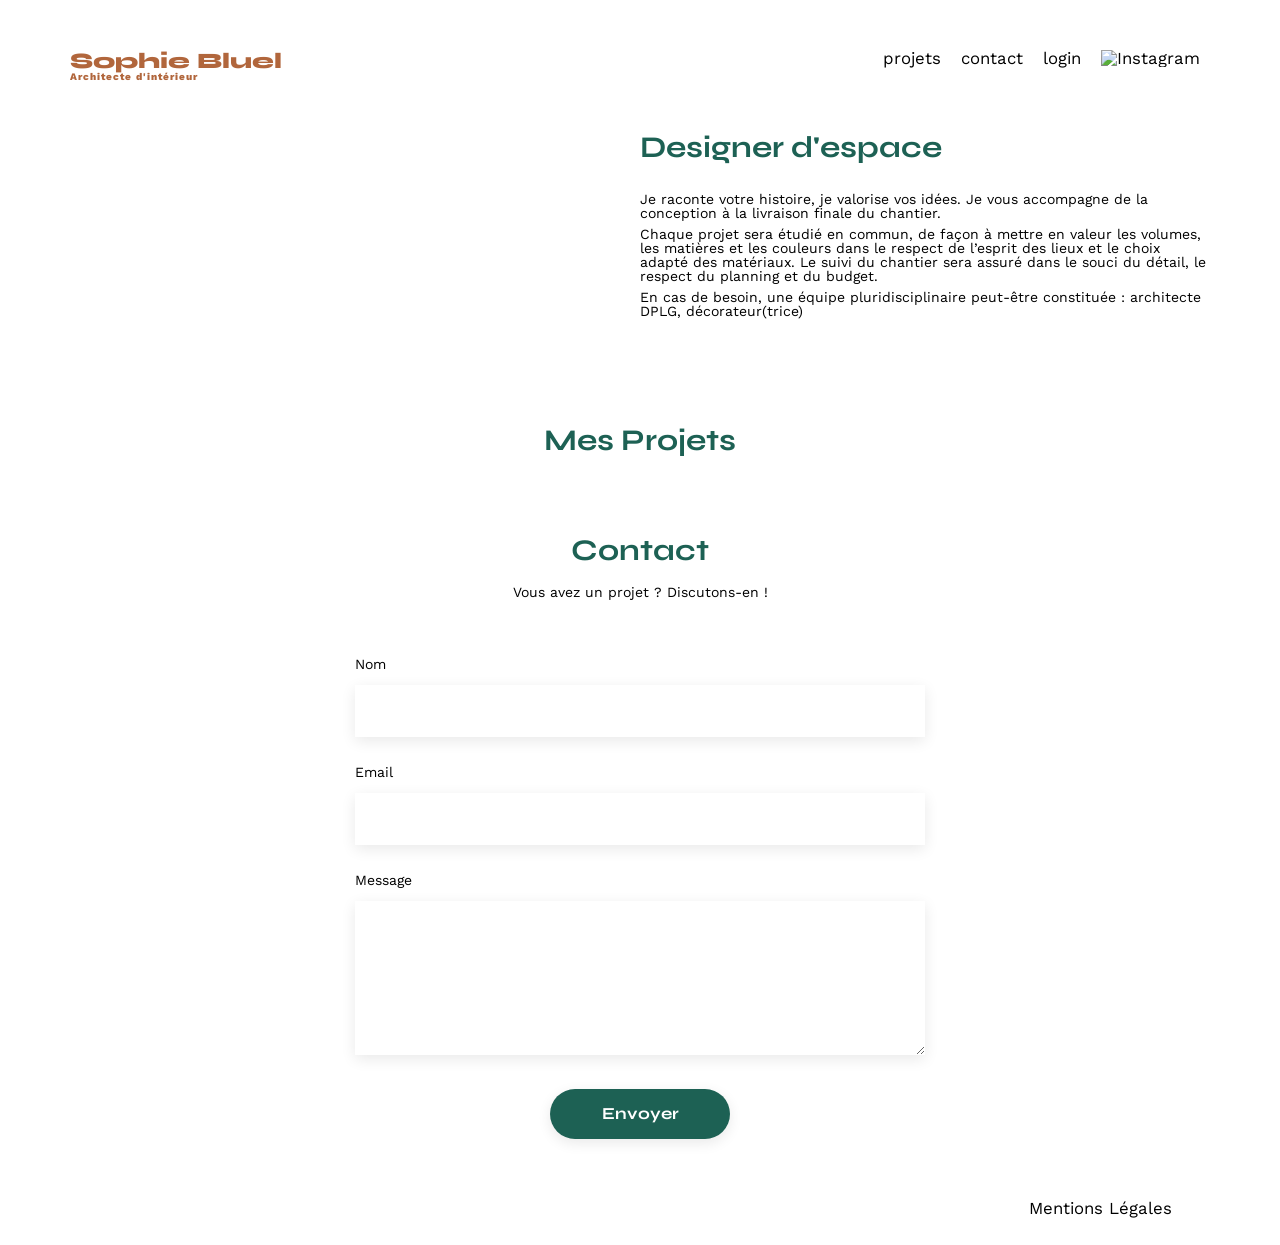
==== FrontEnd/index.html @ 78818314 "Création du dossier js ajout de la récupération de l'api avec les filtres et les projets modificatio" ====
<!DOCTYPE html>
<html lang="fr">
<head>
	<meta charset="UTF-8">
	<title>Sophie Bluel - Architecte d'intérieur</title>
	<meta name="viewport" content="width=device-width, initial-scale=1.0">
	<link rel="preconnect" href="https://fonts.googleapis.com">
	<link rel="preconnect" href="https://fonts.gstatic.com" crossorigin>
	<link href="https://fonts.googleapis.com/css2?family=Syne:wght@700;800&family=Work+Sans&display=swap" rel="stylesheet">
	<meta name="description" content="">
	<link rel="stylesheet" href="./assets/style.css">
	<script src="script.js" defer></script>
</head>
<body>
<header>
	<h1>Sophie Bluel <span>Architecte d'intérieur</span></h1>
	<nav>
		<ul>
			<li>projets</li>
			<li>contact</li>
			<li>login</li>
			<li><img src="./assets/icons/instagram.png" alt="Instagram"></li>
		</ul>
	</nav>
</header>
<main>
	<section id="introduction">
		<figure>
			<img src="./assets/images/sophie-bluel.png" alt="">
		</figure>
		<article>
			<h2>Designer d'espace</h2>
			<p>Je raconte votre histoire, je valorise vos idées. Je vous accompagne de la conception à la livraison finale du chantier.</p>
			<p>Chaque projet sera étudié en commun, de façon à mettre en valeur les volumes, les matières et les couleurs dans le respect de l’esprit des lieux et le choix adapté des matériaux. Le suivi du chantier sera assuré dans le souci du détail, le respect du planning et du budget.</p>
			<p>En cas de besoin, une équipe pluridisciplinaire peut-être constituée : architecte DPLG, décorateur(trice)</p>
		</article>
	</section>
	<section id="portfolio">
		<div class="filters">
		</div>
		<h2>Mes Projets</h2>
		<div class="gallery">
		</div>
	</section>
	<section id="contact">
		<h2>Contact</h2>
		<p>Vous avez un projet ? Discutons-en !</p>
		<form action="#" method="post">
			<label for="name">Nom</label>
			<input type="text" name="name" id="name">
			<label for="email">Email</label>
			<input type="email" name="email" id="email">
			<label for="message">Message</label>
			<textarea name="message" id="message" cols="30" rows="10"></textarea>
			<input type="submit" value="Envoyer">
		</form>
	</section>
</main>

<footer>
	<nav>
		<ul>
			<li>Mentions Légales</li>
		</ul>
	</nav>
</footer>
</body>
</html>
---- FrontEnd/assets/style.css ----
/* http://meyerweb.com/eric/tools/css/reset/
   v2.0 | 20110126
   License: none (public domain)
*/

html, body, div, span, applet, object, iframe,
h1, h2, h3, h4, h5, h6, p, blockquote, pre,
a, abbr, acronym, address, big, cite, code,
del, dfn, em, img, ins, kbd, q, s, samp,
small, strike, strong, sub, sup, tt, var,
b, u, i, center,
dl, dt, dd, ol, ul, li,
fieldset, form, label, legend,
table, caption, tbody, tfoot, thead, tr, th, td,
article, aside, canvas, details, embed,
figure, figcaption, footer, header, hgroup,
menu, nav, output, ruby, section, summary,
time, mark, audio, video {
	margin: 0;
	padding: 0;
	border: 0;
	font-size: 100%;
	font: inherit;
	vertical-align: baseline;
}
/* HTML5 display-role reset for older browsers */
article, aside, details, figcaption, figure,
footer, header, hgroup, menu, nav, section {
	display: block;
}
body {
	line-height: 1;
}
ol, ul {
	list-style: none;
}
blockquote, q {
	quotes: none;
}
blockquote:before, blockquote:after,
q:before, q:after {
	content: '';
	content: none;
}
table {
	border-collapse: collapse;
	border-spacing: 0;
}
/** end reset css**/
body {
	max-width: 1140px;
	margin:auto;
	font-family: 'Work Sans' ;
	font-size: 14px;
}
header {
	display: flex;
	justify-content: space-between;
	margin: 50px 0
}
section {
	margin: 50px 0
}

h1{
	display: flex;
	flex-direction: column;
	font-family: 'Syne';
	font-size: 22px;
	font-weight: 800;
	color: #B1663C
}

h1 > span {
	font-family: 'Work Sans';
	font-size:10px;
	letter-spacing: 0.1em;
;
}

h2{
	font-family: 'Syne';
	font-weight: 700;
	font-size: 30px;
	color: #1D6154
}
nav ul {
	display: flex;
	align-items: center;
	list-style-type: none;

}
nav li {
	padding: 0 10px;
	font-size: 1.2em;
}

li:hover {
	color: #B1663C;
}
#introduction {
	display: flex;
	align-items: center;
}
#introduction figure {
	flex: 1
}
#introduction img {
	display: block;
	margin: auto;
	width: 80%;
}

#introduction article {
	flex: 1
}
#introduction h2 {
	margin-bottom: 1em;
}

#introduction p {
	margin-bottom: 0.5em;
}
#portfolio h2 {
	text-align: center;
	margin-bottom: 1em;
}
.gallery {
	width: 100%;
	display: grid;
	grid-template-columns: 1fr 1fr 1fr;
	grid-column-gap: 20px;
	grid-row-gap: 20px;
}

.gallery img {
	width: 100%;

}
#contact {
	width: 50%;
margin: auto;
}
#contact > * {
	text-align: center;

}
#contact h2{
	margin-bottom: 20px;
}
#contact form {
	text-align: left;
	margin-top:30px;
	display: flex;
	flex-direction: column;
}

#contact input {
	height: 50px;
	font-size: 1.2em;
	border: none;
	box-shadow: 0px 4px 14px rgba(0, 0, 0, 0.09);
}
#contact label {
	margin: 2em 0 1em 0;
}
#contact textarea {
	border: none;
	box-shadow: 0px 4px 14px rgba(0, 0, 0, 0.09);
}

input[type="submit"]{
	font-family: 'Syne';
	font-weight: 700;
	color: white;
	background-color: #1D6154;
	margin : 2em auto ;
	width: 180px;
	text-align: center;
	border-radius: 60px ;
}

footer nav ul {
	display: flex;
	justify-content: flex-end;
	margin: 2em
}

/* FILTRES */

.filters {
	display: flex;
	justify-content: center;
	gap: 15px;
	margin-bottom: 50px;
}

.filters button {
	font-family: 'Syne';
	font-weight: 700;
	border: 1px solid #1D6154;
	background-color: white;
	color: #1D6154;
	border-radius: 60px;
	padding: 10px 20px;
	cursor: pointer;
	transition: all 0.3s ease;
}

.filters button:hover {
	background-color: #1D6154;
	color: white;
}

.filters button.active {
	background-color: #1D6154;
	color: white;
}
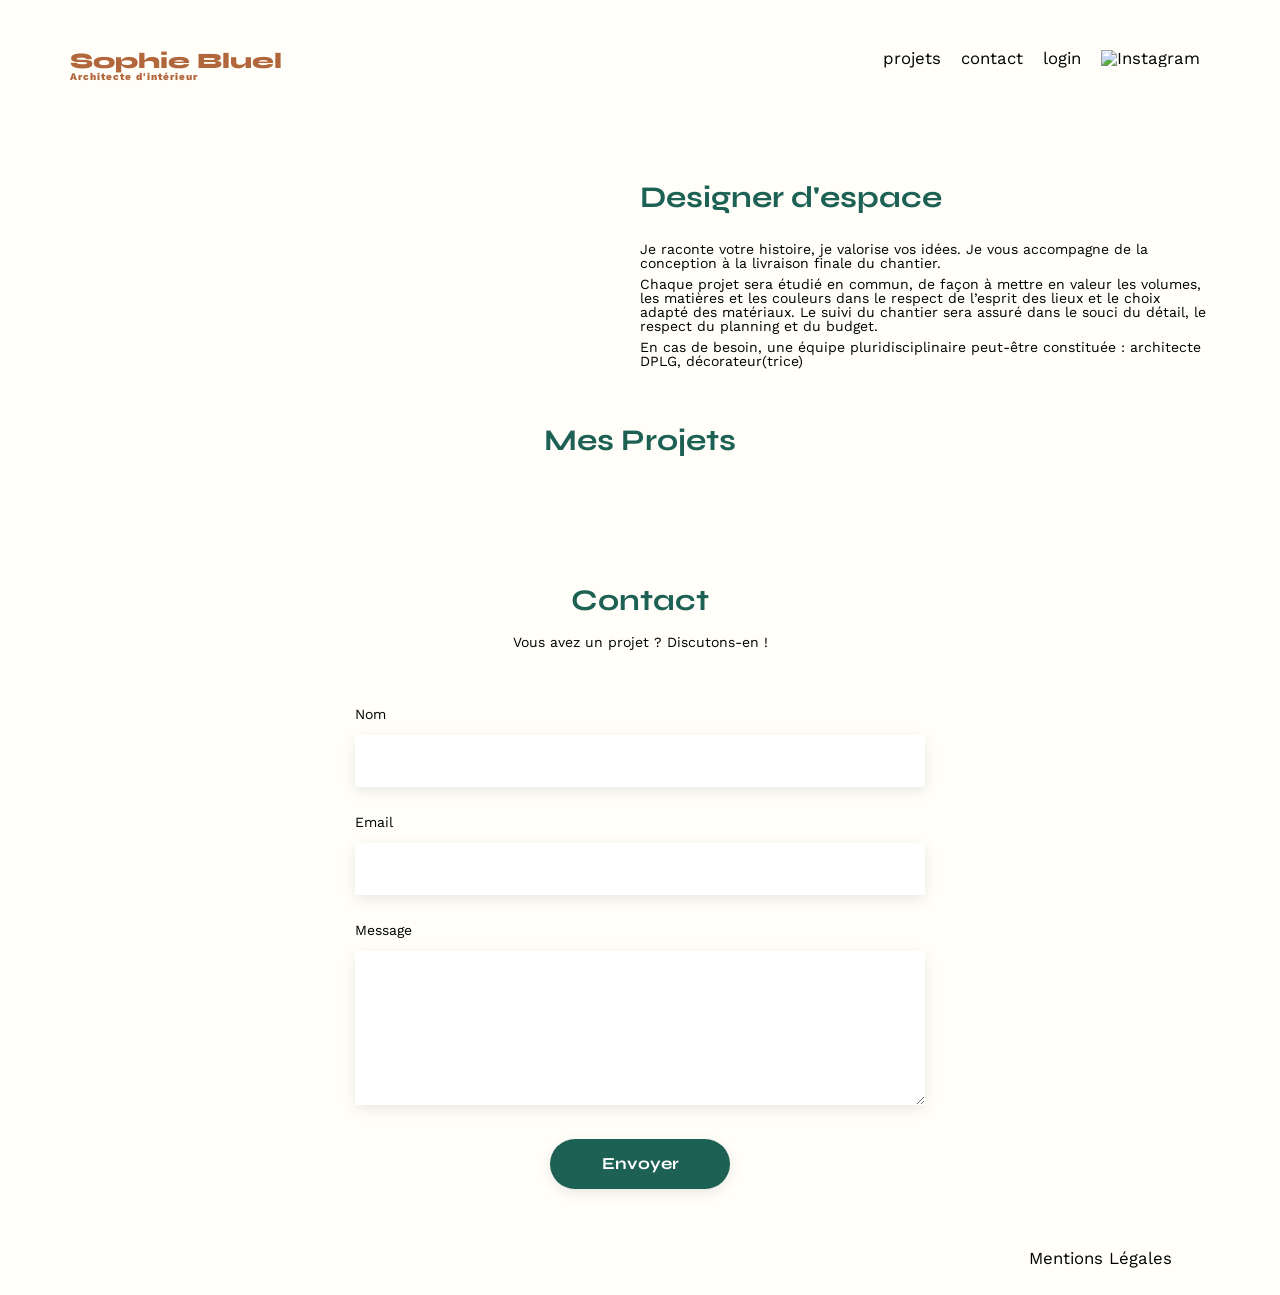
==== commit b8199fc5: "Création de la page login non fonctionnelle et ajout dans le css de la partie login avec certains aj" ====
--- a/FrontEnd/index.html
+++ b/FrontEnd/index.html
@@ -18,8 +18,8 @@
 		<ul>
 			<li>projets</li>
 			<li>contact</li>
-			<li>login</li>
-			<li><img src="./assets/icons/instagram.png" alt="Instagram"></li>
+			<li><a href="login.html">login</a></li>
+			<li><img src="./assets/icons/instagram.png" alt="Instagram" class="instagram-icon"></li>
 		</ul>
 	</nav>
 </header>
@@ -36,9 +36,9 @@
 		</article>
 	</section>
 	<section id="portfolio">
+		<h2>Mes Projets</h2>
 		<div class="filters">
 		</div>
-		<h2>Mes Projets</h2>
 		<div class="gallery">
 		</div>
 	</section>
--- a/FrontEnd/assets/style.css
+++ b/FrontEnd/assets/style.css
@@ -52,7 +52,13 @@
 	margin:auto;
 	font-family: 'Work Sans' ;
 	font-size: 14px;
-}
+	background-color: #FFFEF8;
+
+	min-height:100vh;
+	display:flex;
+	flex-direction:column;
+}
+
 header {
 	display: flex;
 	justify-content: space-between;
@@ -192,7 +198,8 @@
 	display: flex;
 	justify-content: center;
 	gap: 15px;
-	margin-bottom: 50px;
+	margin-bottom: 40px;
+	margin-top: 40px;
 }
 
 .filters button {
@@ -216,3 +223,78 @@
 	background-color: #1D6154;
 	color: white;
 }
+
+/*Ajout css*/
+
+.instagram-icon {
+width:22px;
+height:22px;
+}
+
+nav a{
+text-decoration: none;
+color: inherit;
+}
+
+nav a.active{
+font-weight:700;
+}
+
+main{
+flex:1;
+}
+
+
+/*partie login*/
+
+.login{
+display:flex;
+flex-direction:column;
+align-items:center;
+margin-top:150px;
+}
+
+.login form{
+display:flex;
+flex-direction:column;
+width:380px;
+gap: 5px;
+}
+
+.login input{
+height:51px;
+width: 379px;
+border:none;
+box-shadow:0px 4px 14px rgba(0,0,0,0.09);
+font-size:14px;
+padding-left:10px;
+margin-bottom: 20px;
+}
+
+.login button{
+font-weight:700;
+color:white;
+background-color:#1D6154;
+border:none;
+width:179px;
+height:36px;
+margin:20px auto;
+border-radius:60px;
+cursor:pointer;
+}
+
+.login h2{
+margin-bottom:40px;
+}
+
+.login label{
+font-size:14px;
+}
+
+.forgot-password{
+font-size:14px;
+margin-top: 15px;
+text-align:center;
+text-decoration:underline;
+cursor:pointer;
+}
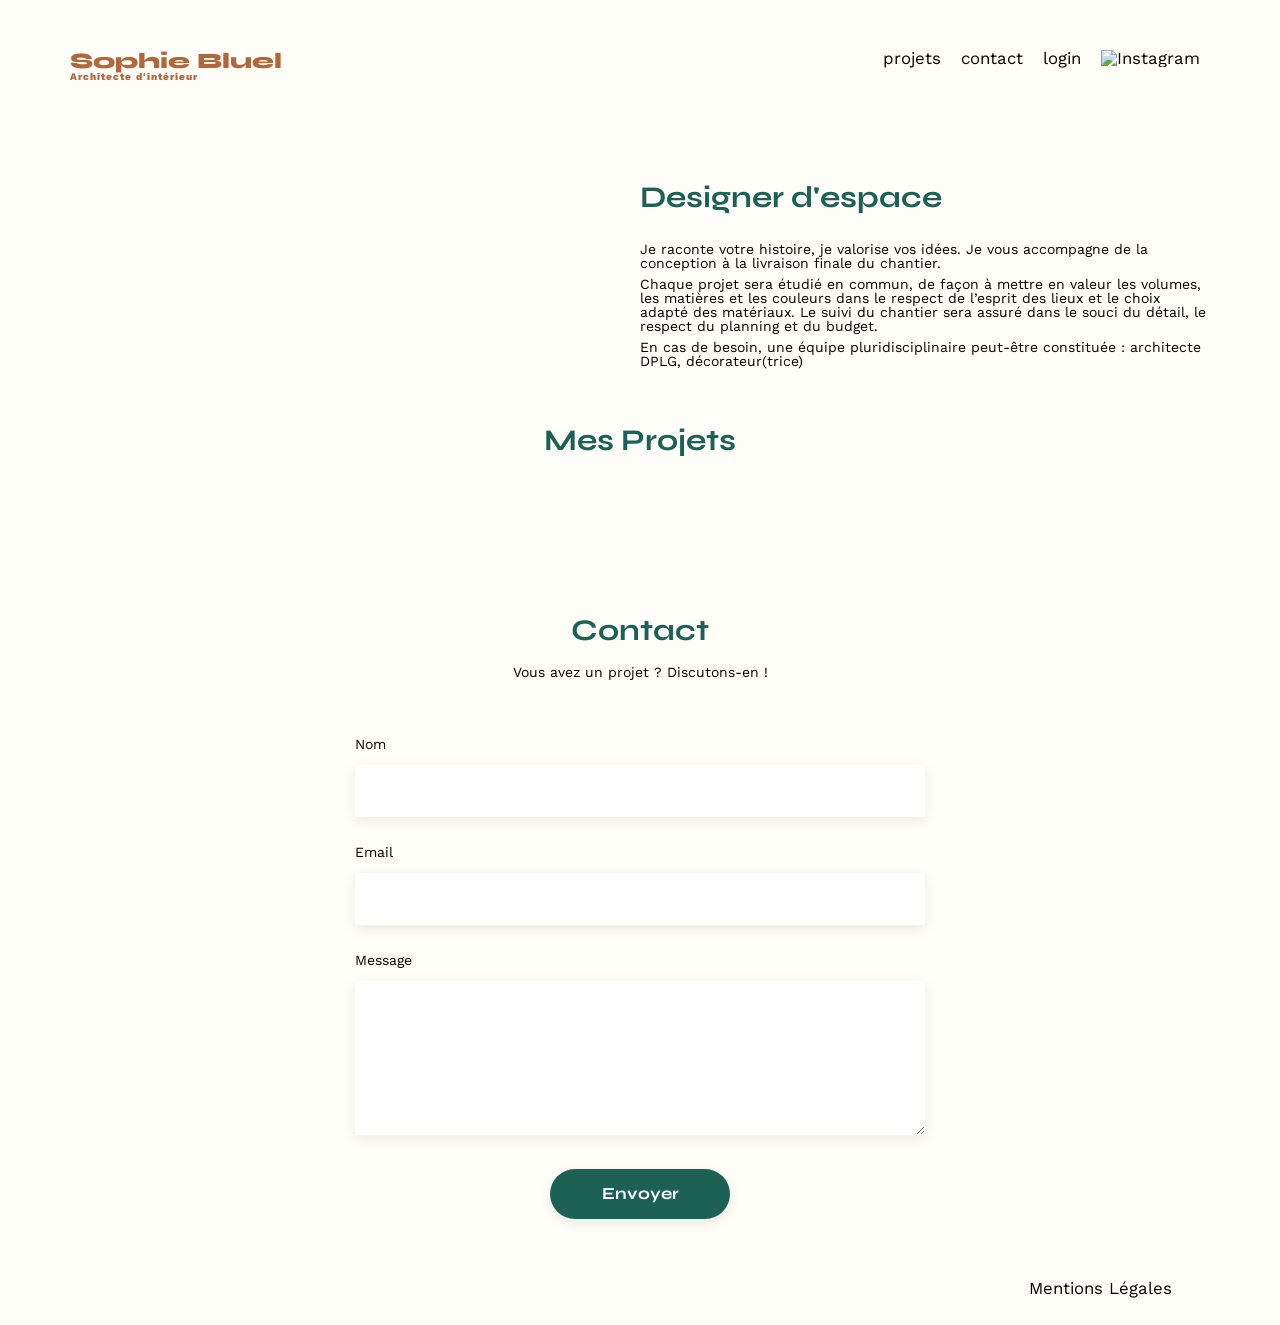
==== commit 4cc40e12: "Ajout du changement de vue lorsqu'un utilisateur est connecté et modification du logout qui maitenan" ====
--- a/FrontEnd/index.html
+++ b/FrontEnd/index.html
@@ -12,6 +12,9 @@
 	<script src="script.js" defer></script>
 </head>
 <body>
+	<div class="edit-mode" style="display: none;">
+  		<p>🖉 Mode édition</p>
+	</div>
 <header>
 	<h1>Sophie Bluel <span>Architecte d'intérieur</span></h1>
 	<nav>
@@ -36,7 +39,10 @@
 		</article>
 	</section>
 	<section id="portfolio">
-		<h2>Mes Projets</h2>
+		<div class="portfolio-header">
+			<h2>Mes Projets</h2>
+			<button class="edit-button" style="display: none;">🖉 modifier</button>
+		</div>
 		<div class="filters">
 		</div>
 		<div class="gallery">
--- a/FrontEnd/assets/style.css
+++ b/FrontEnd/assets/style.css
@@ -244,6 +244,31 @@
 flex:1;
 }
 
+.edit-mode {
+background-color: black;
+color: white;
+height: 50px;
+display: flex;
+align-items: center;
+justify-content: center;
+font-family: 'Work Sans';
+font-size: 14px;
+}
+
+.portfolio-header {
+display: flex;
+justify-content: center;
+align-items:baseline;
+gap: 20px;
+}
+
+.edit-button {
+background: none;
+border: none;
+cursor: pointer;
+font-size: 14px;
+font-family: 'Work Sans';
+}
 
 /*partie login*/
 
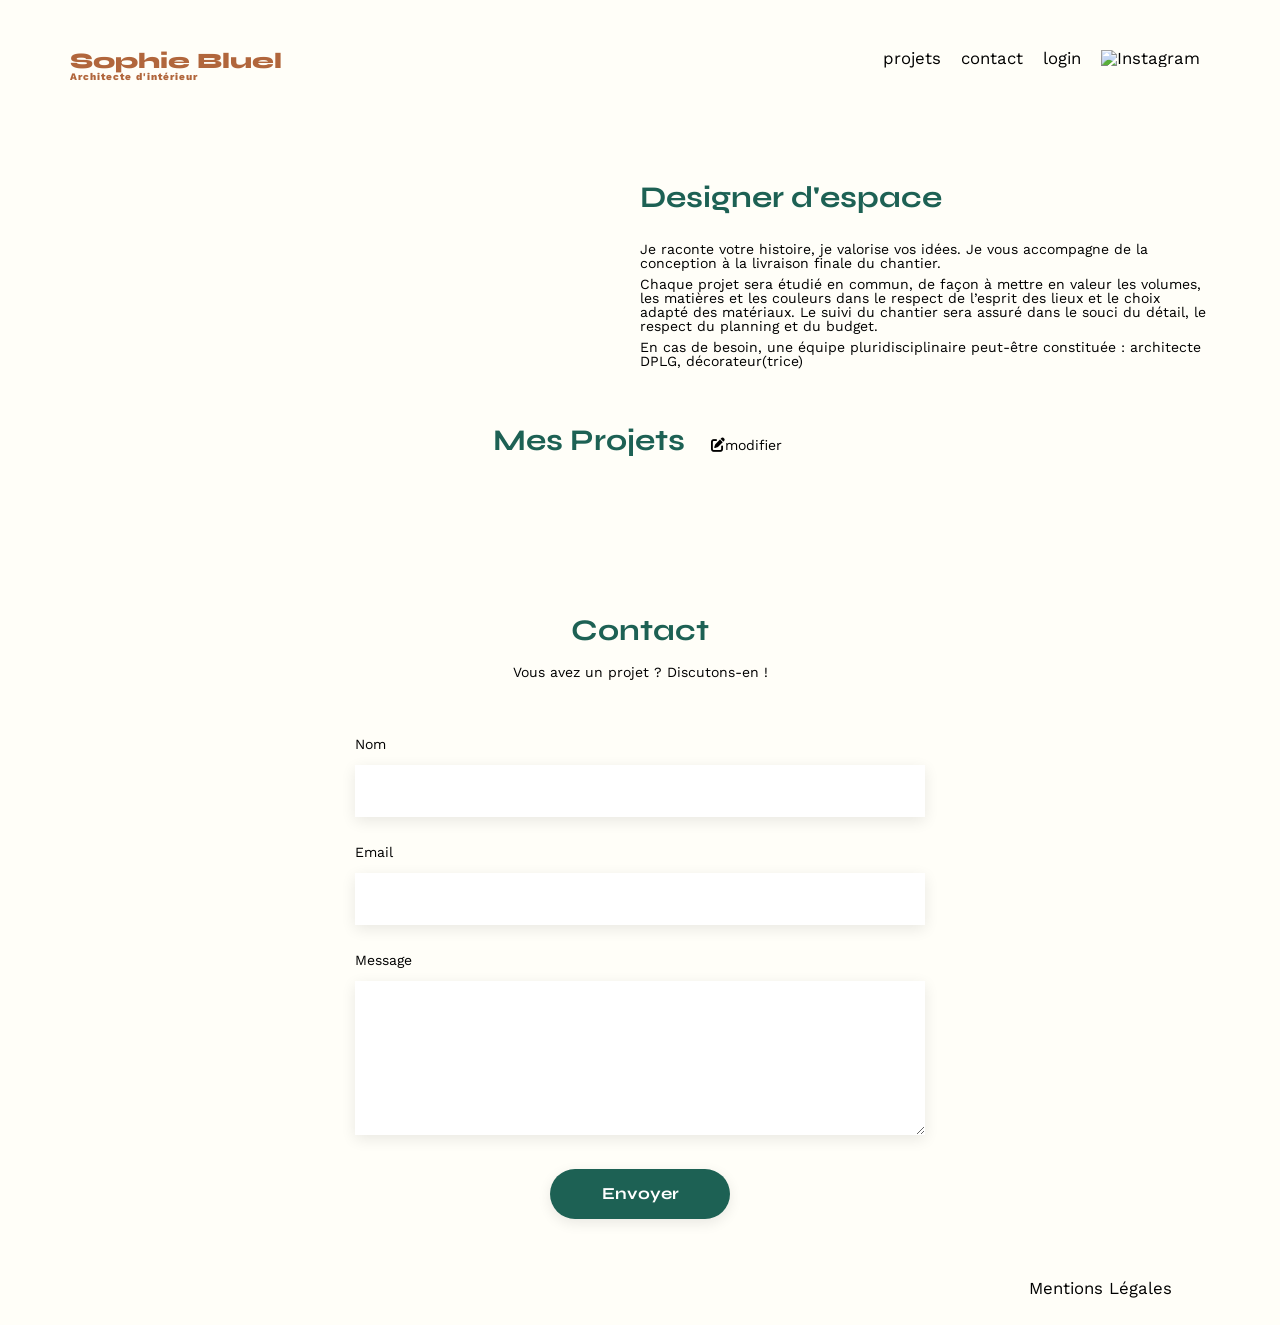
==== commit 6afdd50d: "Modification des derniers bugs et dernière modification css et fonctionnement de la page d'upload" ====
--- a/FrontEnd/index.html
+++ b/FrontEnd/index.html
@@ -7,13 +7,15 @@
 	<link rel="preconnect" href="https://fonts.googleapis.com">
 	<link rel="preconnect" href="https://fonts.gstatic.com" crossorigin>
 	<link href="https://fonts.googleapis.com/css2?family=Syne:wght@700;800&family=Work+Sans&display=swap" rel="stylesheet">
+	<link rel="stylesheet" href="https://cdnjs.cloudflare.com/ajax/libs/font-awesome/6.5.0/css/all.min.css">
 	<meta name="description" content="">
 	<link rel="stylesheet" href="./assets/style.css">
 	<script src="script.js" defer></script>
 </head>
+
 <body>
 	<div class="edit-mode" style="display: none;">
-  		<p>🖉 Mode édition</p>
+  		<p><i class="fa-solid fa-pen-to-square icon-edit"></i>Mode édition</p>
 	</div>
 <header>
 	<h1>Sophie Bluel <span>Architecte d'intérieur</span></h1>
@@ -41,7 +43,7 @@
 	<section id="portfolio">
 		<div class="portfolio-header">
 			<h2>Mes Projets</h2>
-			<button class="edit-button" style="display: none;">🖉 modifier</button>
+			<button class="edit-button"><i class="fa-solid fa-pen-to-square icon-edit"></i>modifier</button>
 		</div>
 		<div class="filters">
 		</div>
@@ -70,5 +72,67 @@
 		</ul>
 	</nav>
 </footer>
+<div id="modal" class="modal hidden">
+  <div class="modal-content">
+	<span class="back-modal">←</span>
+
+    <span class="close-modal">&times;</span>
+
+    <!-- GALERIE -->
+<div id="modal-gallery-view">
+  <h2>Galerie photo</h2>
+
+  <div class="modal-gallery"></div>
+
+  <!-- LIGNE -->
+  <hr class="modal-separator">
+
+  <!-- BOUTON -->
+  <button id="open-add-form" class="add-photo-btn">
+    Ajouter une photo
+  </button>
+</div>
+
+    <!-- FORMULAIRE -->
+    <div id="modal-add-view" class="hidden">
+      <h2>Ajout photo</h2>
+
+<form id="add-work-form">
+
+  <!-- ZONE UPLOAD -->
+<div class="upload-container">
+	<div class="upload-box">
+		<img id="preview-image" class="preview-image" src="./assets/icons/photo.png">
+
+		<label for="image" class="upload-btn">+ Ajouter photo</label>
+
+		<p class="upload-info">jpg, png : 4mo max</p>
+
+		<input type="file" id="image" hidden>
+	</div>
+</div>
+
+  <!-- TITRE -->
+  <label class="title">Titre</label>
+  <input type="text" id="title" required>
+
+  <!-- CATEGORIE -->
+  <label class="title">Catégorie</label>
+<select id="category">
+  <option value=""></option>
+</select>
+  <hr>
+
+  <!-- BOUTON -->
+  <button type="submit" class="submit-btn" disabled>
+    Valider
+  </button>
+
+</form>
+
+    </div>
+
+  </div>
+</div>
 </body>
 </html>
--- a/FrontEnd/assets/style.css
+++ b/FrontEnd/assets/style.css
@@ -270,6 +270,8 @@
 font-family: 'Work Sans';
 }
 
+
+
 /*partie login*/
 
 .login{
@@ -322,4 +324,259 @@
 text-align:center;
 text-decoration:underline;
 cursor:pointer;
+}
+
+/*partie modal*/
+
+/* overlay */
+.modal {
+  position: fixed;
+  top: 0;
+  left: 0;
+  width: 100%;
+  height: 100%;
+  background-color: rgba(0,0,0,0.5);
+
+  display: flex;
+  justify-content: center;
+  align-items: center;
+}
+
+/* cacher */
+.hidden {
+  display: none;
+}
+
+/* contenu */
+.modal-content {
+	position: relative;
+	background: white;
+	padding: 30px;
+	width: 630px;
+	border-radius: 10px;
+	text-align: center;
+}
+
+.modal-content h2 {
+  font-size: 26px;
+  margin-bottom: 30px;
+}
+
+/* bouton fermer */
+.close-modal {
+  position: absolute;
+  top: 10px;
+  right: 15px;
+  font-size: 24px;
+  cursor: pointer;
+}
+
+/* galerie */
+.modal-gallery {
+  display: grid;
+  grid-template-columns: repeat(5, 1fr);
+  gap: 10px;
+  margin-bottom: 30px;
+}
+
+.modal-gallery img {
+  width: 100%;
+  height: 100px;
+  object-fit: cover;
+}
+
+.modal-gallery div {
+  position: relative;
+}
+
+.modal-gallery button {
+  position: absolute;
+  top: 5px;
+  right: 5px;
+
+  width: 24px;
+  height: 24px;
+
+  background: black;
+  border: none;
+  border-radius: 3px;
+
+  display: flex;
+  align-items: center;
+  justify-content: center;
+
+  cursor: pointer;
+}
+
+.modal-gallery button i {
+  font-size: 12px;
+  color: white;
+}
+
+.modal-separator {
+  margin: 20px 0;
+  border: none;
+  border-top: 1px solid #ccc;
+}
+
+.add-photo-btn {
+  background-color: #1D6154;
+  color: white;
+  border: none;
+  padding: 10px 30px;
+  border-radius: 60px;
+  cursor: pointer;
+  font-size: 14px;
+}
+
+#modal-add-view input,
+#modal-add-view select {
+    width: 420px;
+    height: 51px;
+	margin-bottom: 10px;
+    display: block;
+    border: none; 
+    border-radius: 5px;
+    background-color: #ffffff;
+    box-shadow: 0px 4px 14px rgba(0, 0, 0, 0.09);
+}
+
+#modal-add-view label {
+    max-width: 420px;
+    margin: 20px auto 5px;
+}
+
+/* upload box */
+.upload-container {
+  background: #E8F1F6;
+  padding: 20px;
+  border-radius: 5px;
+  margin-bottom: 20px;
+  height: 169px;
+  width: 420px;
+  display: flex;
+  align-items: center;
+  justify-content: center;
+}
+
+.upload-box {
+    position: relative;
+    display: flex;
+    flex-direction: column;
+    align-items: center;
+    justify-content: center;
+
+    height: 170px;
+    background: #E8F1F6;
+    border-radius: 3px;
+    overflow: hidden;
+}
+
+.upload-box img {
+    width: 60px;
+    margin-bottom: 10px;
+}
+
+.upload-icon {
+    width: 60px;
+    margin-bottom: 10px;
+    opacity: 0.6;
+}
+
+.upload-btn {
+    display: inline-block;
+    padding: 12px 10px;
+    border-radius: 50px;
+    background-color: #CBD6DC;
+    color: #306685;
+    font-size: 14px;
+    font-family: 'Work Sans';
+    cursor: pointer;
+	width: 173px;
+}
+
+.upload-info {
+    font-size: 12px;
+    color: #444;
+    margin-top: 5px;
+}
+
+/* image par défaut */
+.preview-image {
+    width: 60px;
+    height: auto;
+}
+
+/* image après upload */
+.preview-image.full {
+    width: 100%;
+    height: 100%;
+    object-fit: cover;
+}
+
+/* cacher éléments */
+.upload-box.hide-elements .upload-btn,
+.upload-box.hide-elements .upload-info {
+    display: none;
+}
+
+#modal-add-view h2 {
+    text-align: center;
+    margin-bottom: 30px;
+}
+
+/* BOUTON VALIDER */
+.submit-btn {
+    width: 237px;
+    height: 36px;
+    border-radius: 60px;
+	background-color: #A7A7A7;
+	border: none;
+	color: white;
+    font-weight: 700;
+    font-family: 'Syne';
+}
+
+/* FLÈCHE RETOUR */
+.back-modal {
+    position: absolute;
+    top: 20px;
+    left: 20px;
+    font-size: 22px;
+    cursor: pointer;
+    display: none;
+}
+
+/* bouton actif */
+.submit-btn.active {
+  background: #1D6154;
+}
+
+input[type="file"] {
+  display: none !important;
+}
+
+#image {
+    display: none;
+}
+
+#modal-add-view {
+    flex-direction: column;
+    align-items: center;
+}
+
+#modal-add-view form {
+    display: flex;
+    flex-direction: column;
+    align-items: center;
+}
+
+#modal-add-view hr {
+    width: 420px;
+    margin: 30px auto;
+}
+
+.title{
+	width: 100%;
+	text-align: left;
 }
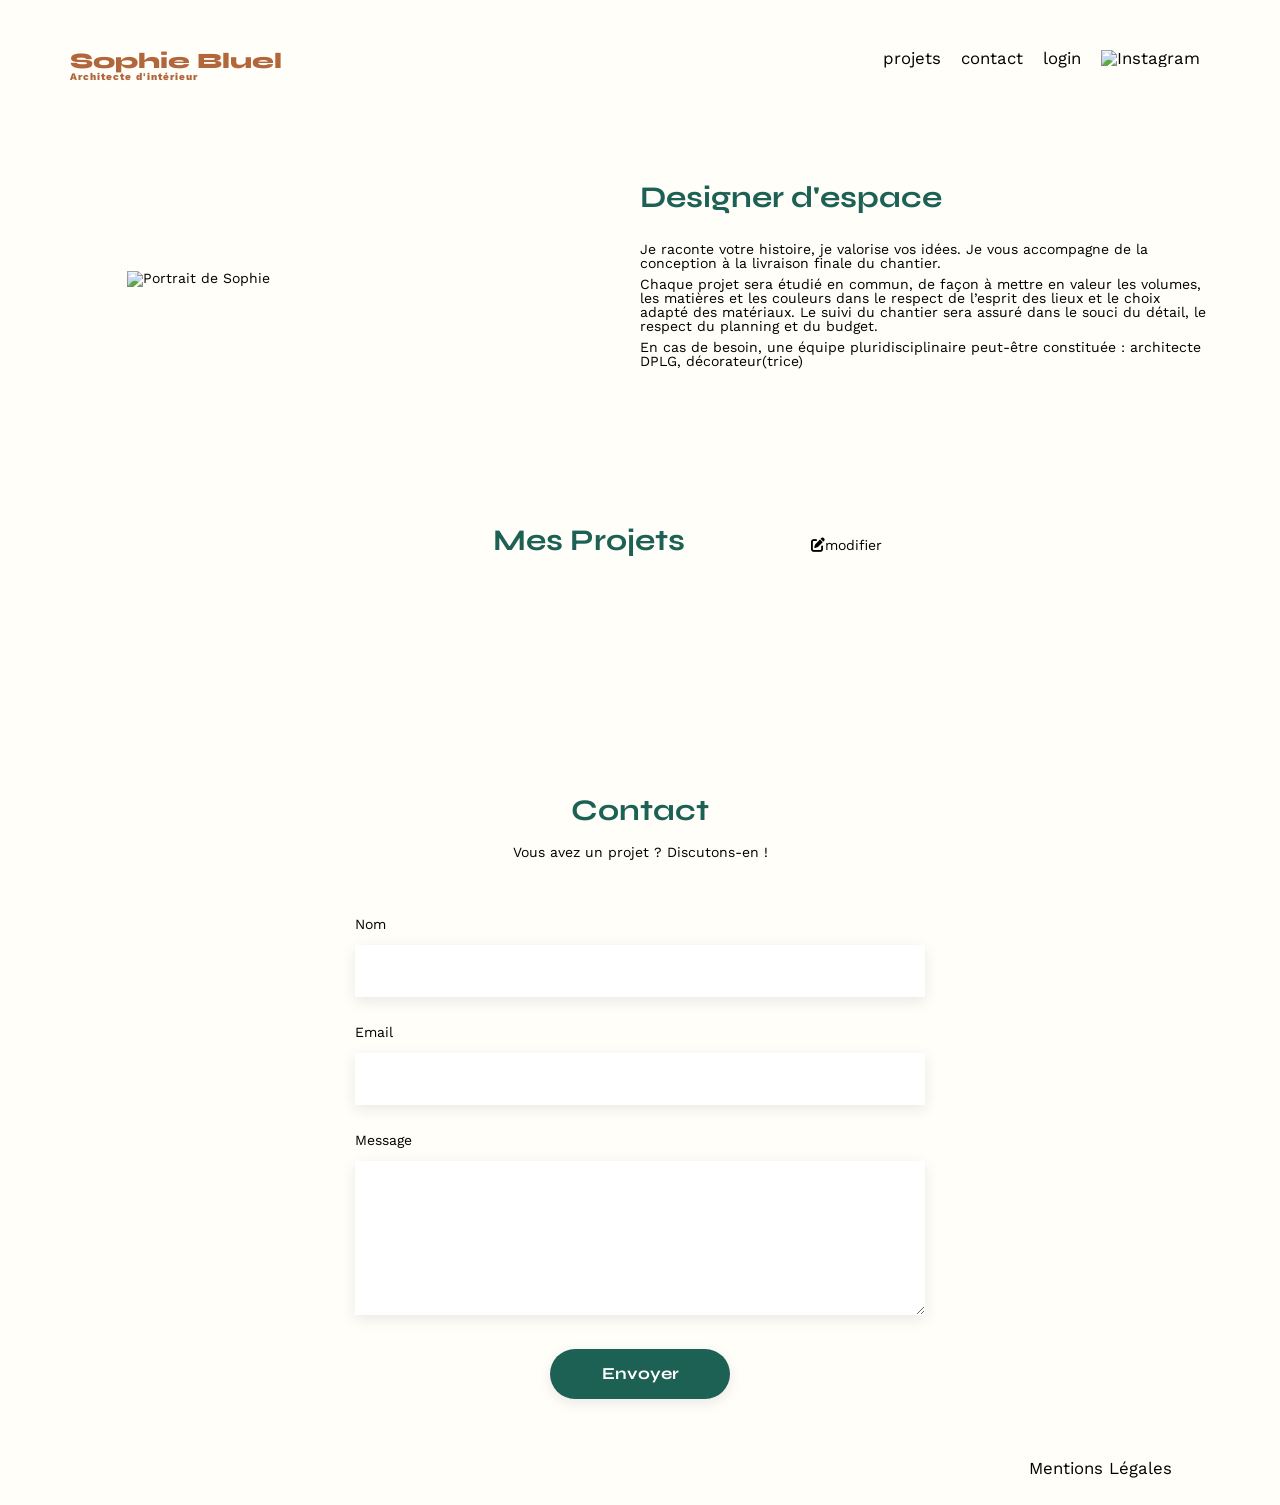
==== commit b40b4f36: "dernière modification du code, indentation" ====
--- a/FrontEnd/index.html
+++ b/FrontEnd/index.html
@@ -31,7 +31,7 @@
 <main>
 	<section id="introduction">
 		<figure>
-			<img src="./assets/images/sophie-bluel.png" alt="">
+			<img src="./assets/images/sophie-bluel.png" alt="Portrait de Sophie">
 		</figure>
 		<article>
 			<h2>Designer d'espace</h2>
@@ -75,64 +75,55 @@
 <div id="modal" class="modal hidden">
   <div class="modal-content">
 	<span class="back-modal">←</span>
-
     <span class="close-modal">&times;</span>
 
-    <!-- GALERIE -->
+<!-- GALERIE -->
 <div id="modal-gallery-view">
-  <h2>Galerie photo</h2>
+  	<h2>Galerie photo</h2>
+<div class="modal-gallery"></div>
 
-  <div class="modal-gallery"></div>
+<!-- LIGNE -->
+<hr class="modal-separator">
 
-  <!-- LIGNE -->
-  <hr class="modal-separator">
-
-  <!-- BOUTON -->
-  <button id="open-add-form" class="add-photo-btn">
-    Ajouter une photo
-  </button>
+<!-- BOUTON -->
+<button id="open-add-form" class="add-photo-btn">Ajouter une photo</button>
 </div>
 
-    <!-- FORMULAIRE -->
-    <div id="modal-add-view" class="hidden">
-      <h2>Ajout photo</h2>
+<!-- FORMULAIRE -->
+<div id="modal-add-view" class="hidden">
+    <h2>Ajout photo</h2>
 
-<form id="add-work-form">
+	<form id="add-work-form">
 
-  <!-- ZONE UPLOAD -->
-<div class="upload-container">
-	<div class="upload-box">
-		<img id="preview-image" class="preview-image" src="./assets/icons/photo.png">
+	<!-- ZONE UPLOAD -->
+	<div class="upload-container">
+		<div class="upload-box">
+			<img id="preview-image" class="preview-image" src="./assets/icons/photo.png">
 
-		<label for="image" class="upload-btn">+ Ajouter photo</label>
+			<label for="image" class="upload-btn">+ Ajouter photo</label>
 
-		<p class="upload-info">jpg, png : 4mo max</p>
+			<p class="upload-info">jpg, png : 4mo max</p>
 
-		<input type="file" id="image" hidden>
+			<input type="file" id="image" hidden>
+		</div>
 	</div>
-</div>
 
   <!-- TITRE -->
   <label class="title">Titre</label>
   <input type="text" id="title" required>
 
   <!-- CATEGORIE -->
-  <label class="title">Catégorie</label>
-<select id="category">
-  <option value=""></option>
-</select>
-  <hr>
+  	<label class="title">Catégorie</label>
+	<select id="category">
+  		<option value=""></option>
+	</select>
+  	<hr>
 
   <!-- BOUTON -->
-  <button type="submit" class="submit-btn" disabled>
-    Valider
-  </button>
-
-</form>
-
-    </div>
-
-  </div>
+  	<button type="submit" class="submit-btn" disabled>Valider</button>
+			</form>
+    	</div>
+  	</div>
 </div>
 </body>
 </html>
--- a/FrontEnd/assets/style.css
+++ b/FrontEnd/assets/style.css
@@ -64,9 +64,6 @@
 	justify-content: space-between;
 	margin: 50px 0
 }
-section {
-	margin: 50px 0
-}
 
 h1{
 	display: flex;
@@ -107,6 +104,7 @@
 #introduction {
 	display: flex;
 	align-items: center;
+  margin: 50px 0;
 }
 #introduction figure {
 	flex: 1
@@ -129,7 +127,7 @@
 }
 #portfolio h2 {
 	text-align: center;
-	margin-bottom: 1em;
+	padding: 100px;
 }
 .gallery {
 	width: 100%;
@@ -137,6 +135,7 @@
 	grid-template-columns: 1fr 1fr 1fr;
 	grid-column-gap: 20px;
 	grid-row-gap: 20px;
+  margin-bottom: 60px;
 }
 
 .gallery img {
@@ -377,6 +376,7 @@
   grid-template-columns: repeat(5, 1fr);
   gap: 10px;
   margin-bottom: 30px;
+  margin: 40px;
 }
 
 .modal-gallery img {
@@ -427,6 +427,8 @@
   border-radius: 60px;
   cursor: pointer;
   font-size: 14px;
+  width: 237px;
+  height: 36px;
 }
 
 #modal-add-view input,
@@ -449,7 +451,6 @@
 /* upload box */
 .upload-container {
   background: #E8F1F6;
-  padding: 20px;
   border-radius: 5px;
   margin-bottom: 20px;
   height: 169px;
